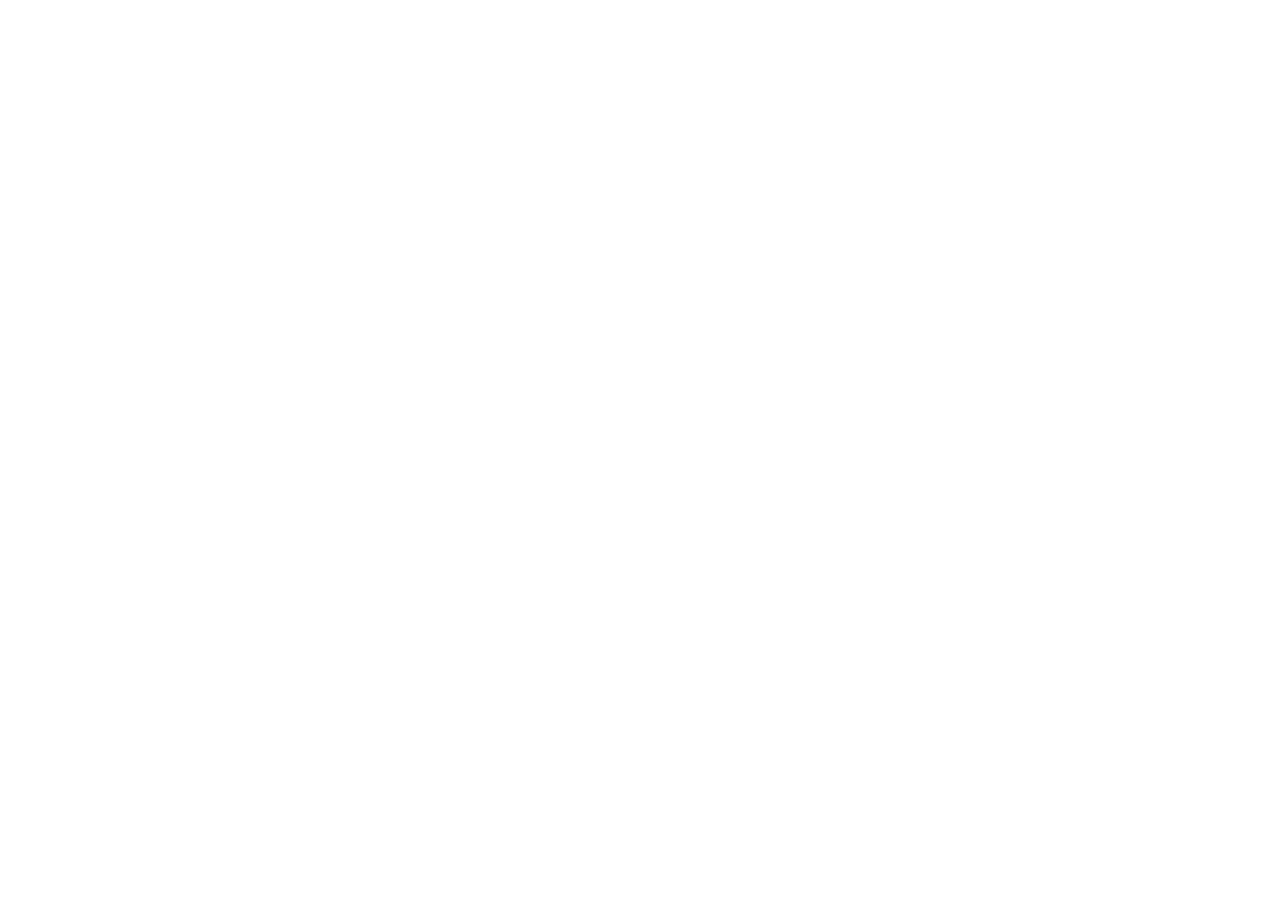
==== index.html @ 4030e40c "inicial" ====
<!DOCTYPE html>
<html lang="pt-br">

<head>
    <meta charset="UTF-8">
    <meta name="viewport" content="width=device-width, initial-scale=1.0">
    <link rel="preconnect" href="https://fonts.googleapis.com">
    <link rel="preconnect" href="https://fonts.gstatic.com" crossorigin>
    <link
        href="https://fonts.googleapis.com/css2?family=Prompt:ital,wght@0,100;0,200;0,300;0,400;0,500;0,600;0,700;0,800;0,900;1,100;1,200;1,300;1,400;1,500;1,600;1,700;1,800;1,900&display=swap"
        rel="stylesheet">
    <link rel="stylesheet" href="styles.css">
    <title>CodeConnect</title>
</head>

<body>

    <script src="script.js"></script>
</body>

</html>
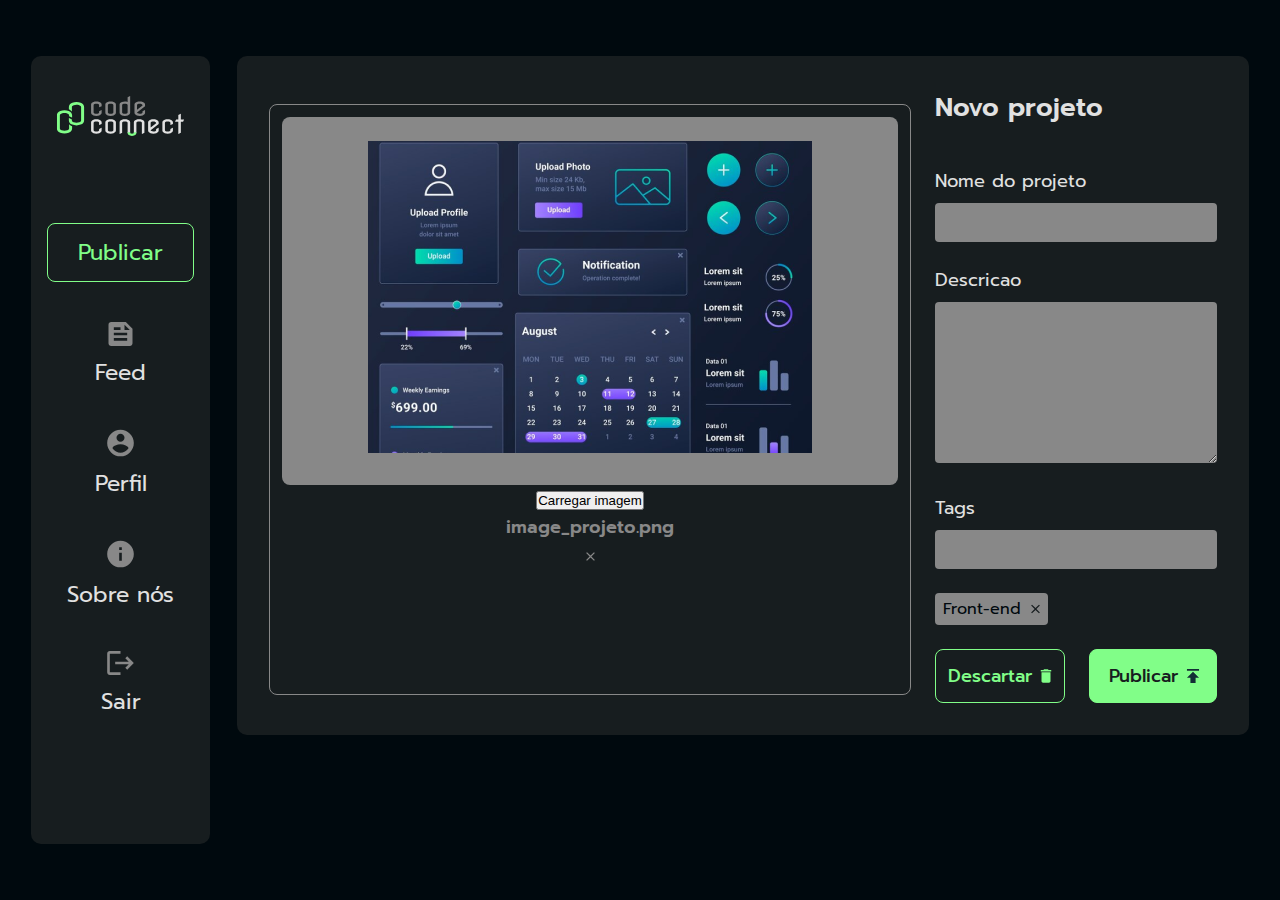
==== commit 3fcd0af6: "Montagem dos itens" ====
--- a/index.html
+++ b/index.html
@@ -15,6 +15,81 @@
 
 <body>
 
+    <aside>
+        <img src="./img/Logo.svg" alt="Logo do CodeConnect">
+        <nav>
+            <ul class="lista-links">
+                <li>
+                    <a href="#" class="link-destaque">Publicar</a>
+                </li>
+                <li>
+                    <a href="#">
+                        <img src="./img/feed.svg">
+                        Feed
+                    </a>
+                </li>
+                <li>
+                    <a href="#">
+                        <img src="./img/account_circle.svg">
+                        Perfil
+                    </a>
+                </li>
+                <li>
+                    <a href="#">
+                        <img src="./img/info.svg">
+                        Sobre nós
+                    </a>
+                </li>
+                <li>
+                    <a href="#">
+                        <img src="./img/logout.svg">
+                        Sair
+                    </a>
+                </li>
+            </ul>
+        </nav>
+    </aside>
+
+    
+    <main>
+        <div class="container-upload-imagem">
+                <div class="container-imagem">
+                        <img src="./img/imagem1.png" alt="" class="main-imagem">
+                </div>
+                <button id="upload-btn">Carregar imagem</button>
+                <div class="container-imagem-nome">
+                        <p>image_projeto.png</p>
+                        <img src="./img/close.svg">
+                </div>
+        </div>
+        <div class="container-descricao">
+            <h2>Novo projeto</h2>
+            <form>
+                    <div>
+                            <label for="nome">Nome do projeto</label>
+                            <input type="text" id="nome" name="nome" />
+                    </div>
+                    <div>
+                            <label for="descricao">Descricao</label>
+                            <textarea id="descricao" name="descricao"></textarea>
+                    </div>
+                    <div>
+                            <label for="categoria">Tags</label>
+                            <input type="text" id="categoria" name="categoria" />
+                    </div>
+                    <ul class="lista-tags">
+                            <li>
+                                    <p>Front-end</p>
+                                    <img src="./img/close-black.svg">
+                            </li>
+                    </ul>
+                    <div class="container-botoes">
+                            <button class="botao-descartar">Descartar</button>
+                            <button class="botao-publicar">Publicar</button>
+                    </div>
+            </form>
+    </div>
+    </main>
     <script src="script.js"></script>
 </body>
 
--- a/styles.css
+++ b/styles.css
@@ -0,0 +1,217 @@
+:root{
+    --background-color: #00090E;
+    --text-color: #E1E1E1;
+    --primary-color: #81FE88;
+    --secundary-color: #888888;
+    --tag-color: #171D1F;
+    --font-family: "Prompt", sans-serif;
+    --itens-background: #171D1F;
+}
+
+*{
+    box-sizing: border-box;
+    margin: 0;
+    padding: 0;
+}
+
+body {
+    background-color: var(--background-color);
+    color: var(--text-color);
+    font-family: var(--font-family);
+
+    display: flex;
+    justify-content: center;
+    align-items: start;
+
+    height: 100vh;
+    gap: 27px;
+    padding: 56px 0;
+}
+
+aside {
+    background-color: var(--itens-background);
+    border-radius: 10px;
+    height: 100%;
+    padding: 40px 16px;
+    text-align: center;
+}
+
+.lista-links {
+    display: flex;
+    flex-direction: column;
+    gap: 40px;
+    margin-top: 80px;
+    align-items: center;
+    list-style-type: none;
+}
+
+.lista-links li a {
+    display: flex;
+    flex-direction: column;
+    gap: 10px;
+    align-items: center;
+    text-decoration: none;
+    color: var(--secondary-color);
+    font-size: 22px;
+}
+
+.lista-links li:first-of-type a {
+    color: var(--primary-color);
+}
+
+.link-destaque {
+    border: 1px solid var(--primary-color);
+    padding: 12px 30px;
+    border-radius: 8px;
+}
+
+main{
+    background-color: var(--itens-background);
+    border-radius: 10px;
+    padding: 32px;
+    display: flex;
+    gap: 24px;
+}
+
+h2{
+    font-size: 26px;
+    margin-bottom: 40px;
+    font-weight: 600;
+}
+
+form{
+    display: flex;
+    flex-direction: column;
+    gap: 24px;
+}
+
+form div label{
+    font-size: 18px;
+    font-weight: 400;
+    display: block;
+    margin-bottom: 8px;
+}
+
+form div input,
+textarea{
+    width: 100%;
+    padding: 8px 16px;
+    background-color: var(--secundary-color);
+    border: none;
+    border-radius: 4px;
+    font-family: var(--font-family);
+    line-height: 22.5px;
+}
+
+form div input{
+    height: 39px;
+}
+
+textarea{
+    height: 161px;
+}
+
+.lista-tags li{
+    display: flex;
+    background-color: var(--secundary-color);
+    color: var(--background-color);
+    gap: 10px;
+    padding: 4px 8px;
+    border-radius: 4px;
+}
+
+
+.lista-tags{
+    display:flex;
+}
+
+.container-botoes{
+    display: flex;
+    gap: 24px;
+    justify-content: space-between;
+}
+
+.container-botoes button{
+    width: 50%;
+    padding: 12px 32px 12px 12px;
+    text-align: center;
+    border-radius: 8px;
+    font-family: var(--font-family);
+    font-size: 18px;
+    font-weight: 500;
+}
+
+.botao-descartar{
+    background-color: var(--itens-background);
+    color: var(--primary-color);
+    border: 1px solid var(--primary-color);
+    position: relative;
+}
+
+.botao-descartar::after{
+    content: "";
+    background-image: url("./img/trash.svg");
+    background-size: contain;
+    background-repeat: no-repeat;
+    width: 15px;
+    height: 15px;
+    display: inline-block;
+    position: absolute;
+    top: 50%;
+    transform: translateY(-50%);
+    margin-left: 8px;
+}
+
+.botao-publicar{
+    background-color: var(--primary-color);
+    color: var(--itens-background);
+    border: 1px solid var(--primary-color);
+    position: relative;
+}
+
+.botao-publicar::after{
+    content: "";
+    background-image: url("/img/arrow_forward2.svg");
+    background-size: contain;
+    background-repeat: no-repeat;
+    width: 15px;
+    height: 15px;
+    display: inline-block;
+    position: absolute;
+    top: 50%;
+    transform: translateY(-50%);
+    margin-left: 8px;
+}
+
+.container-descricao{
+    width: 422px;
+}
+
+.main-image{
+    border-radius: 8px;
+    height: 100%;
+    object-fit: cover;
+}
+
+.container-imagem{
+    height: 368px;
+    padding: 24px 16px;
+    background-color: var(--secundary-color);
+    border-radius: 8px;
+
+}
+
+.container-upload-imagem{
+    margin: 16px 0 8px 0;
+    background-color: var(--itens-background);
+    border: 1px solid var(--secundary-color);
+    border-radius: 8px;
+    color: var(--secundary-color);
+    width: 100%;
+    text-align: center;
+    padding: 12px;
+    font-family: var(--font-family);
+    font-weight: 600;
+    font-size: 18px;
+    position: inherit;
+}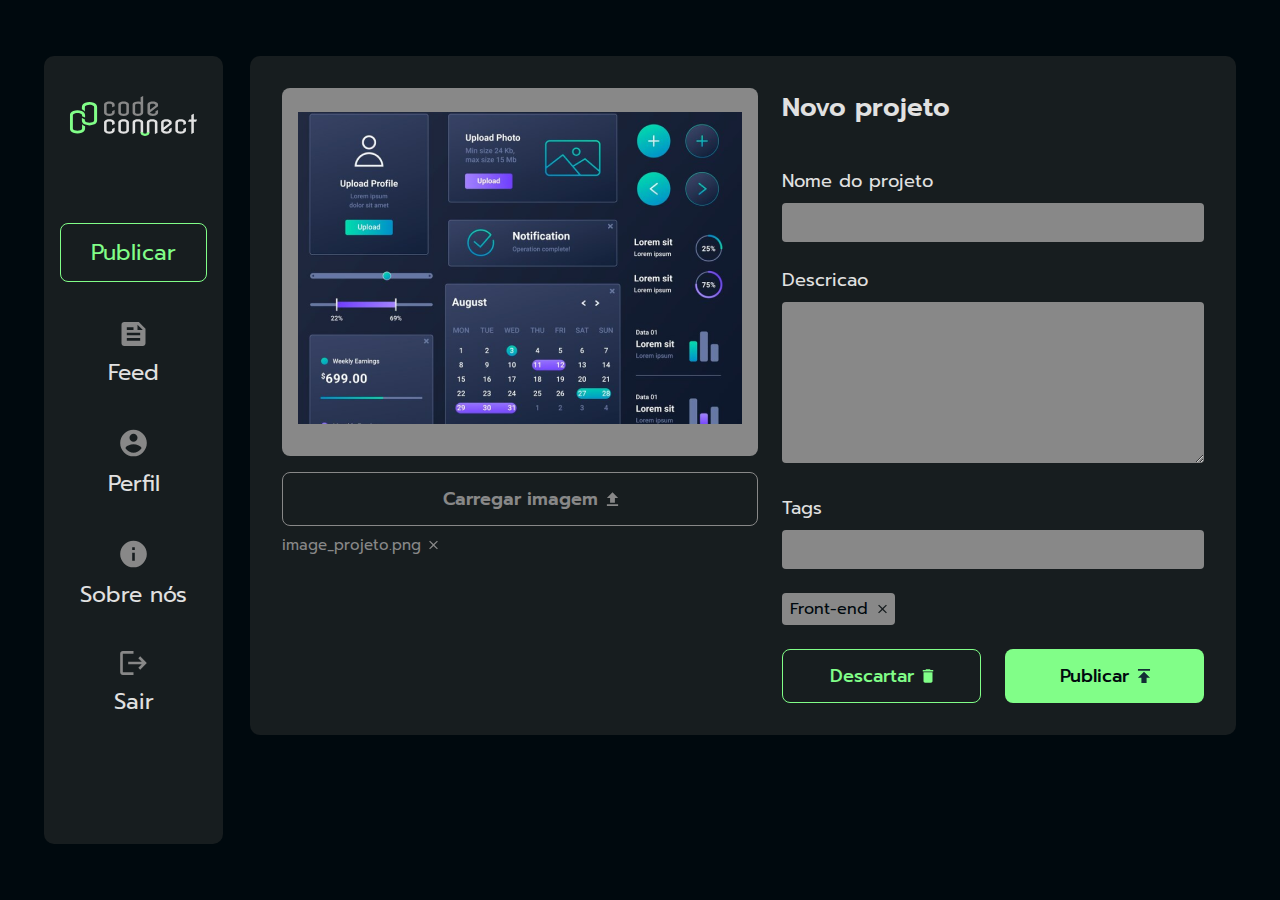
==== commit 50f947d4: "incluir tags e imagem" ====
--- a/index.html
+++ b/index.html
@@ -14,7 +14,6 @@
 </head>
 
 <body>
-
     <aside>
         <img src="./img/Logo.svg" alt="Logo do CodeConnect">
         <nav>
@@ -50,13 +49,13 @@
         </nav>
     </aside>
 
-    
     <main>
         <div class="container-upload-imagem">
                 <div class="container-imagem">
                         <img src="./img/imagem1.png" alt="" class="main-imagem">
                 </div>
                 <button id="upload-btn">Carregar imagem</button>
+                <input type="file" id="image-upload" accept="image/png, image/jpeg, image/webp" style="display: none" />
                 <div class="container-imagem-nome">
                         <p>image_projeto.png</p>
                         <img src="./img/close.svg">
@@ -75,9 +74,9 @@
                     </div>
                     <div>
                             <label for="categoria">Tags</label>
-                            <input type="text" id="categoria" name="categoria" />
+                            <input type="text" name="categoria" id="input-tags"/>
                     </div>
-                    <ul class="lista-tags">
+                    <ul class="lista-tags" id="lista-tags">
                             <li>
                                     <p>Front-end</p>
                                     <img src="./img/close-black.svg">
@@ -90,7 +89,8 @@
             </form>
     </div>
     </main>
-    <script src="script.js"></script>
+    <script src="scripts.js"></script>
 </body>
 
-</html>+</html>
+
--- a/styles.css
+++ b/styles.css
@@ -150,7 +150,7 @@
 
 .botao-descartar::after{
     content: "";
-    background-image: url("./img/trash.svg");
+    background-image: url("/img/trash.svg");
     background-size: contain;
     background-repeat: no-repeat;
     width: 15px;
@@ -164,8 +164,8 @@
 
 .botao-publicar{
     background-color: var(--primary-color);
-    color: var(--itens-background);
-    border: 1px solid var(--primary-color);
+    color: var(--background-color);
+    border: none;
     position: relative;
 }
 
@@ -201,7 +201,7 @@
 
 }
 
-.container-upload-imagem{
+.container-upload-imagem button{
     margin: 16px 0 8px 0;
     background-color: var(--itens-background);
     border: 1px solid var(--secundary-color);
@@ -213,5 +213,25 @@
     font-family: var(--font-family);
     font-weight: 600;
     font-size: 18px;
-    position: inherit;
+    position: relative;
+}
+.container-upload-imagem button::after{
+    content: "";
+    background-image: url("/img/upload.svg");
+    background-size: contain;
+    background-repeat: no-repeat;
+    display: inline-block;
+    width: 15px;
+    height: 15px;
+    position: absolute;
+    top: 50%;
+    transform: translateY(-50%);
+    margin-left: 8px;
+}
+
+.container-imagem-nome{
+    display: flex;
+    gap: 8px;
+    color: var(--secundary-color);
+    font-size: 15px;
 }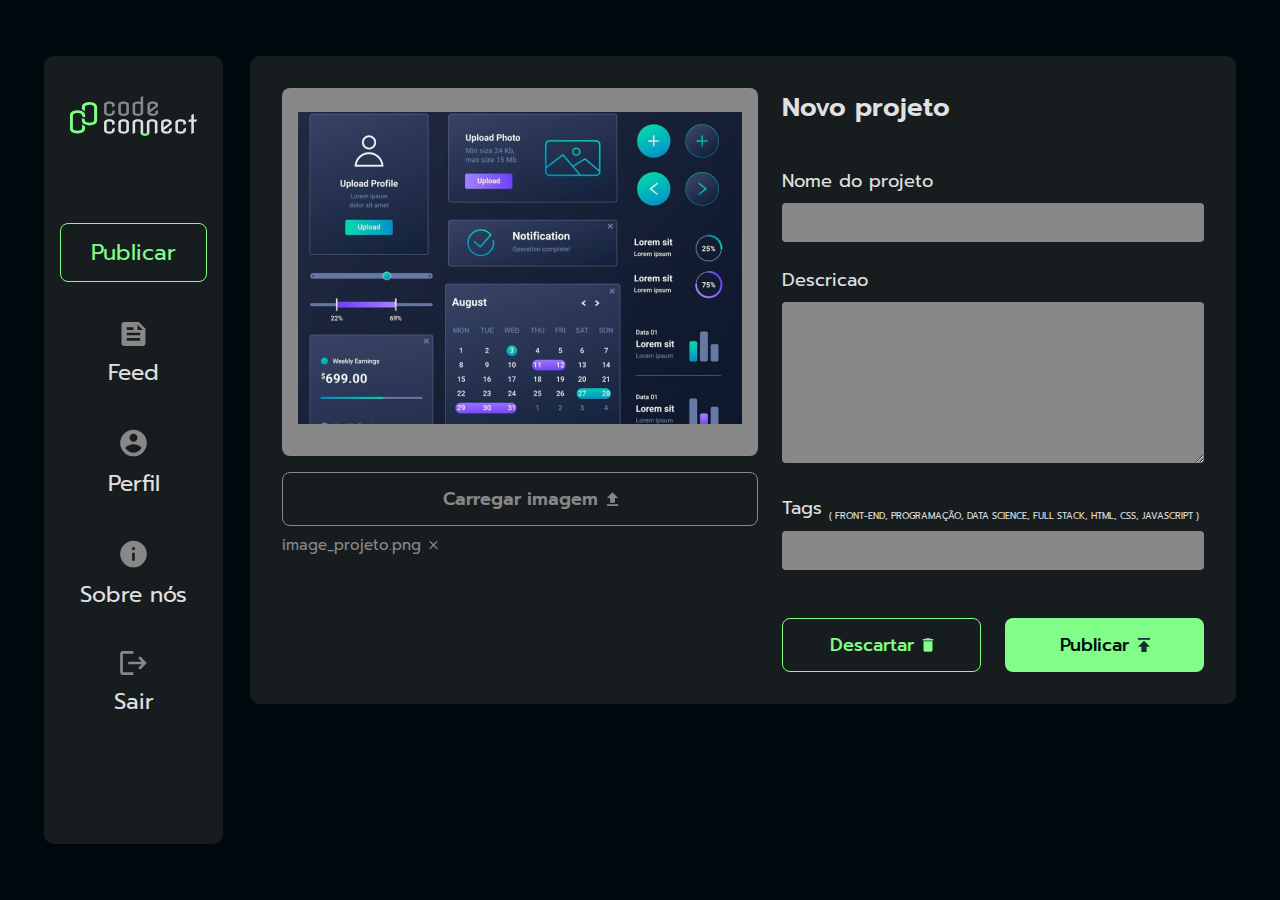
==== commit 2dd49737: "Finalizado" ====
--- a/index.html
+++ b/index.html
@@ -72,16 +72,15 @@
                             <label for="descricao">Descricao</label>
                             <textarea id="descricao" name="descricao"></textarea>
                     </div>
-                    <div>
-                            <label for="categoria">Tags</label>
-                            <input type="text" name="categoria" id="input-tags"/>
+                    <div>   
+                            <label for="categoria">Tags <sub style="font-size: 9px;">( FRONT-END, PROGRAMAÇÃO, DATA SCIENCE, FULL STACK, HTML, CSS, JAVASCRIPT )</sub></label>
+                            <input type="text" oninput="this.value = this.value.toUpperCase();" name="categoria" id="input-tags"/>
                     </div>
+                    <div class="container-tags">
                     <ul class="lista-tags" id="lista-tags">
-                            <li>
-                                    <p>Front-end</p>
-                                    <img src="./img/close-black.svg">
-                            </li>
+                            
                     </ul>
+                    </div>
                     <div class="container-botoes">
                             <button class="botao-descartar">Descartar</button>
                             <button class="botao-publicar">Publicar</button>
--- a/styles.css
+++ b/styles.css
@@ -120,9 +120,15 @@
     border-radius: 4px;
 }
 
+.container-tags{
+    display: inline-block;
+    max-width: 50%;
+}
+
 
 .lista-tags{
     display:flex;
+    gap: 10px;
 }
 
 .container-botoes{
@@ -198,9 +204,11 @@
     padding: 24px 16px;
     background-color: var(--secundary-color);
     border-radius: 8px;
-
-}
-
+}
+
+.main-imagem{
+    max-width: 100%;
+}
 .container-upload-imagem button{
     margin: 16px 0 8px 0;
     background-color: var(--itens-background);
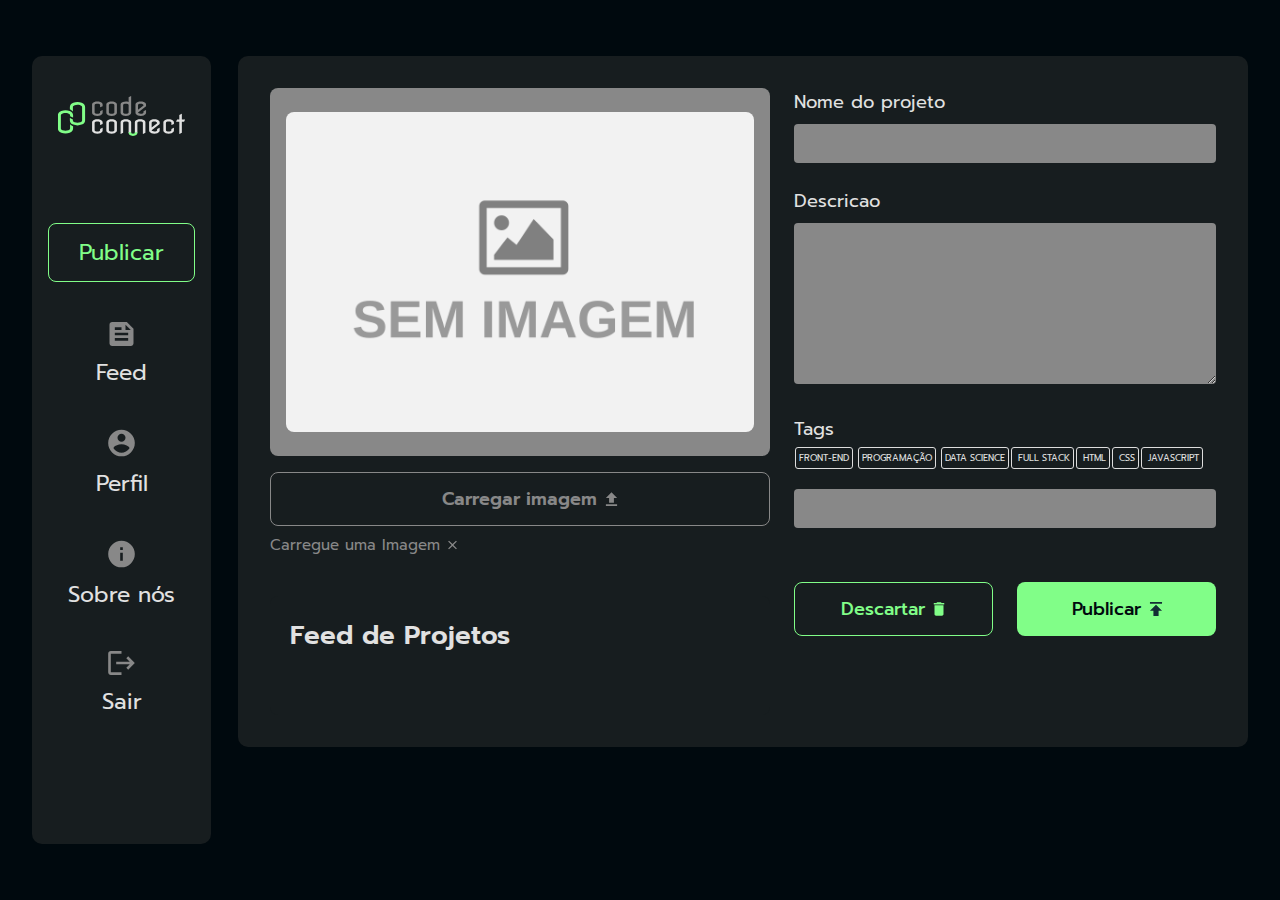
==== commit 2f35672e: "Incrementado" ====
--- a/index.html
+++ b/index.html
@@ -52,17 +52,21 @@
     <main>
         <div class="container-upload-imagem">
                 <div class="container-imagem">
-                        <img src="./img/imagem1.png" alt="" class="main-imagem">
+                        <img src="./img/semImagem.png" alt="" class="main-imagem">
                 </div>
                 <button id="upload-btn">Carregar imagem</button>
                 <input type="file" id="image-upload" accept="image/png, image/jpeg, image/webp" style="display: none" />
                 <div class="container-imagem-nome">
-                        <p>image_projeto.png</p>
+                        <p>Carregue uma Imagem</p>
                         <img src="./img/close.svg">
+                </div>
+                <div class="container-feed" id="feed-container">
+                    <h2>Feed de Projetos</h2>
+                    <!-- Os posts serão adicionados aqui -->
                 </div>
         </div>
         <div class="container-descricao">
-            <h2>Novo projeto</h2>
+           
             <form>
                     <div>
                             <label for="nome">Nome do projeto</label>
@@ -73,7 +77,10 @@
                             <textarea id="descricao" name="descricao"></textarea>
                     </div>
                     <div>   
-                            <label for="categoria">Tags <sub style="font-size: 9px;">( FRONT-END, PROGRAMAÇÃO, DATA SCIENCE, FULL STACK, HTML, CSS, JAVASCRIPT )</sub></label>
+                        
+                            <label for="categoria">Tags</label>
+                            <p style="font-size: 9px;"><a href="#" class="tag" id="carregarFront"> FRONT-END</a> <a href="#" class="tag" id="carregarProgramacao"> PROGRAMAÇÃO</a> <a href="#" class="tag" id="carregarData"> DATA SCIENCE</a><a href="#" class="tag" id="carregarFull"> FULL STACK</a><a href="#" class="tag" id="carregarHTML"> HTML</a><a href="#" class="tag" id="carregarCss"> CSS</a><a href="#" class="tag" id="carregarJavascript"> JAVASCRIPT</a></p>
+                            <br>
                             <input type="text" oninput="this.value = this.value.toUpperCase();" name="categoria" id="input-tags"/>
                     </div>
                     <div class="container-tags">
@@ -86,8 +93,12 @@
                             <button class="botao-publicar">Publicar</button>
                     </div>
             </form>
+         
     </div>
+
+    
     </main>
+
     <script src="scripts.js"></script>
 </body>
 
--- a/styles.css
+++ b/styles.css
@@ -3,6 +3,7 @@
     --text-color: #E1E1E1;
     --primary-color: #81FE88;
     --secundary-color: #888888;
+    --post-color: #dddddd;
     --tag-color: #171D1F;
     --font-family: "Prompt", sans-serif;
     --itens-background: #171D1F;
@@ -92,6 +93,17 @@
     margin-bottom: 8px;
 }
 
+form div a{
+   font-size: 9px;
+   color: var(--text-color);
+   text-decoration: none;
+   border: #dddddd solid 1px;
+   border-radius: 3px;
+   margin: 1px;
+   padding: 3px;
+
+}
+
 form div input,
 textarea{
     width: 100%;
@@ -121,14 +133,22 @@
 }
 
 .container-tags{
-    display: inline-block;
-    max-width: 50%;
+ /* Definir um tamanho máximo e ajustar para que o conteúdo caiba */
+ max-height: 150px; /* ajuste de acordo com o tamanho necessário */
+ overflow-y: auto; /* habilita o scroll se o conteúdo ultrapassar o tamanho */
+ padding: 2px; /* adicione algum preenchimento interno */
+ margin-top: 2px; /* espaço acima */
+ box-sizing: border-box; /* inclui padding e bordas no cálculo de largura/altura */
 }
 
 
 .lista-tags{
-    display:flex;
-    gap: 10px;
+    list-style-type: none; /* remove os marcadores da lista */
+    padding: 0; /* remove o padding padrão */
+    margin: 0; /* remove a margem padrão */
+    display: flex; /* organiza as tags em linha */
+    flex-wrap: wrap; /* permite que as tags "quebrem" para a próxima linha */
+    gap: 5px; /* espaço entre as tags */
 }
 
 .container-botoes{
@@ -193,10 +213,11 @@
     width: 422px;
 }
 
-.main-image{
-    border-radius: 8px;
+.main-imagem{
+    width: 100%;
     height: 100%;
-    object-fit: cover;
+    object-fit: contain; /* A imagem se ajusta dentro do espaço, sem ser cortada */
+    border-radius: 8px;
 }
 
 .container-imagem{
@@ -242,4 +263,54 @@
     gap: 8px;
     color: var(--secundary-color);
     font-size: 15px;
+}
+
+
+.container-feed {
+    margin-top: 40px;
+    padding: 20px;
+    background-color: var(--itens-background);
+    border-radius: 8px;
+    width: 100%;
+}
+
+.post {
+    background-color: var(--post-color);
+    padding: 16px;
+    border-radius: 8px;
+    margin-bottom: 16px;
+}
+
+.post h3 {
+    font-size: 22px;
+    font-weight: 600;
+    margin-bottom: 12px;
+    color: #fff;
+    background-color: var(--tag-color);
+    border-radius: 8px;
+    padding-left: 10px;
+}
+
+.post img {
+    width: 100%;
+    border-radius: 8px;
+    margin-bottom: 12px;
+}
+
+.post p {
+    margin-bottom: 8px;
+    color: var(--itens-background)
+}
+
+.post-tags {
+    display: flex;
+    flex-wrap: wrap;
+    gap: 10px;
+}
+
+.post-tags span {
+    background-color: var(--tag-color);
+    padding: 4px 8px;
+    border-radius: 4px;
+    color: var(--text-color);
 }